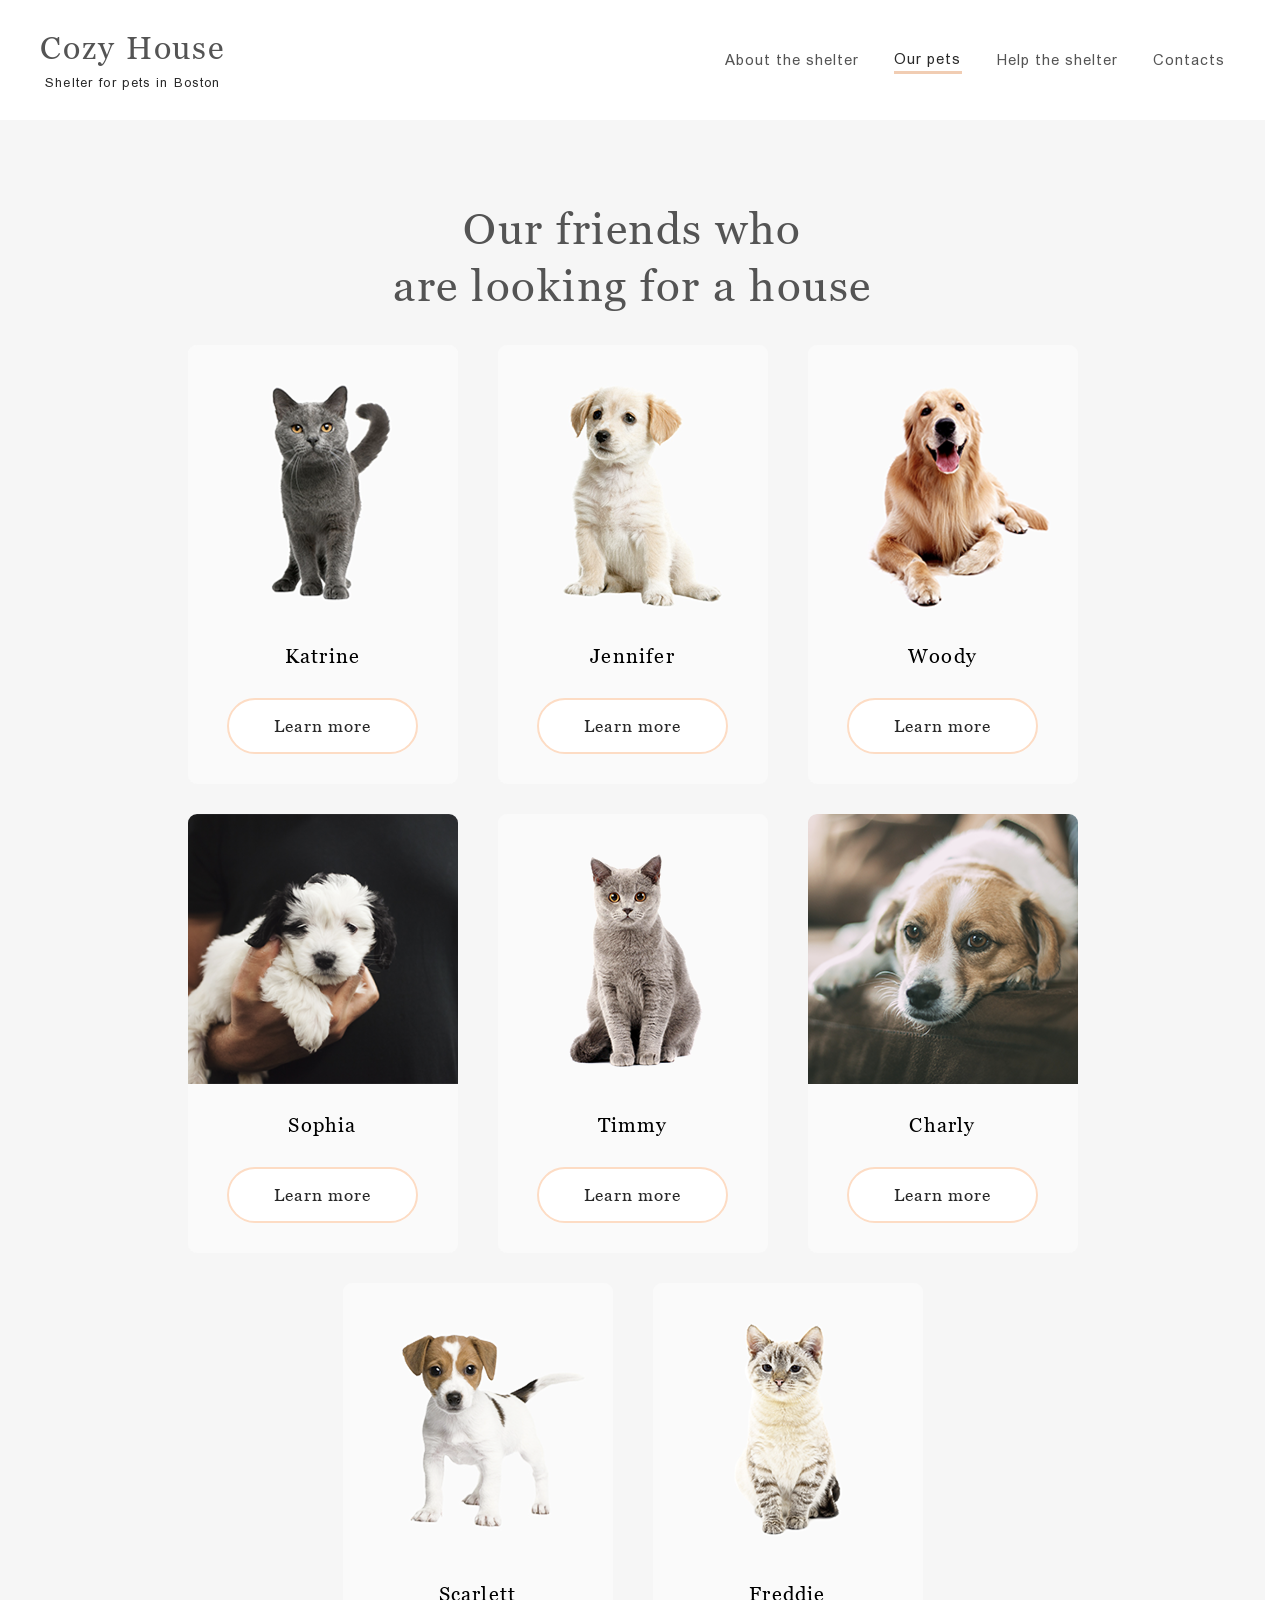
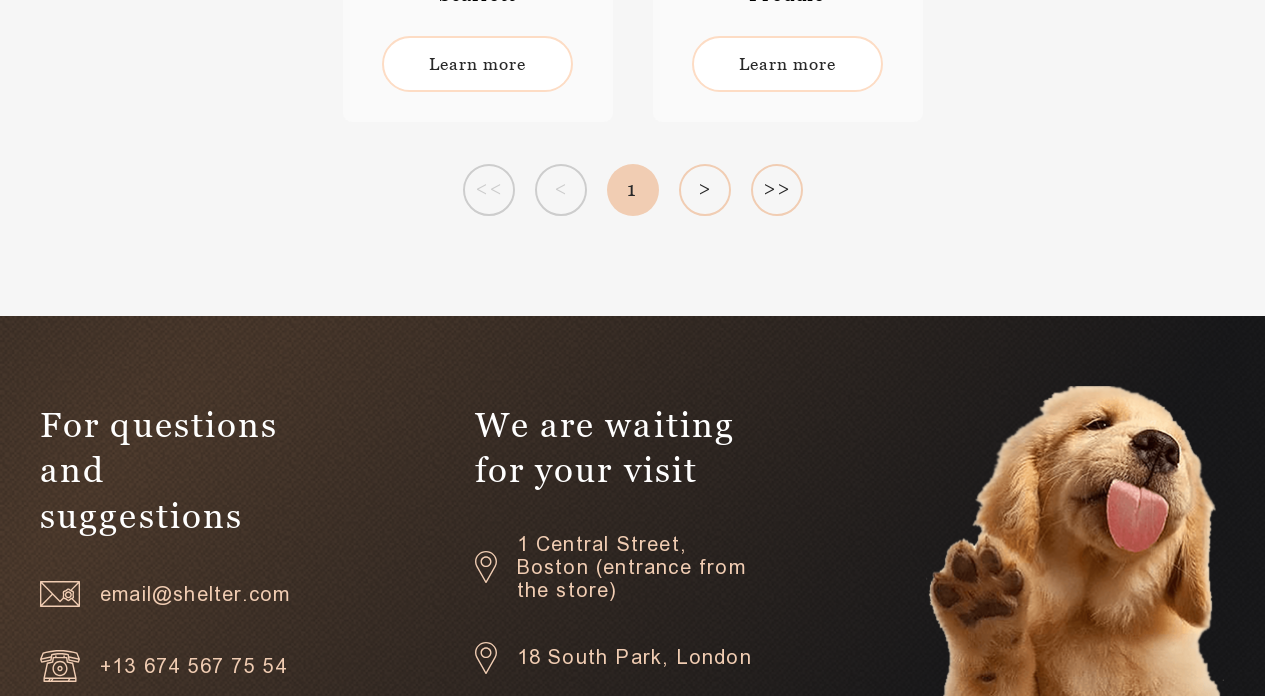
==== shelter/pets.html @ 9995672c "feat: add style for pets.html" ====
<!DOCTYPE html>
<html lang="en">
<head>
    <meta charset="UTF-8">
    <meta name="viewport" content="width=device-width, initial-scale=1.0">
    <title>Our Pets</title>
    <link rel="stylesheet" href="css/style.css">
    <link rel="stylesheet" href="css/index.css">
    <link rel="stylesheet" href="css/pets.css">
</head>


<body>
    <header class="header-pets container">
            <a href="index.html" class="logo">
                <span class="logo__title">Cozy House</span>
                <span class="logo__subtitle">Shelter for pets in Boston</span>
            </a>

            <div class="burger-menu">
                <div class="burger-line"></div>
                <div class="burger-line"></div>
                <div class="burger-line"></div>
            </div>

            <nav class="nav-bar">
                <ul>
                    <li>
                        <a href="#about">
                            <span class="menu__link">About the shelter</span>
                        </a>
                    </li>
                    <li>
                        <a href="./pets.html" class="menu-active">
                            <span class="menu__link">Our pets</span>
                            <div class="menu__active-line"></div>
                        </a>
                    </li>
                    <li>
                        <a href="#help">
                            <span class="menu__link">Help the shelter</span>
                        </a>
                    </li>
                    <li>
                        <a href="#contacts">
                            <span class="menu__link">Contacts</span>
                        </a>
                    </li>
                </ul>
            </nav>
        </header>

    <main>
        <section class="pets" id="pets">
            <div class="pets__content container">
                <h1>Our friends who<br>are looking for a house</h1>
                
                <div class="page">

                    <div class="page__cards">
                        <div class="card card-1__pets">
                            <img class="card__image" src="assets/images/pets-katrine.png" alt="A dog">
                            <div class="card__content">
                                <h3>Katrine</h3>
                                <a class="btn-secondary">Learn more</a>
                            </div>
                        </div>

                        <div class="card card-2__pets">
                            <img class="card__image" src="assets/images/pets-jennifer.png" alt="A dog">
                            <div class="card__content">
                                <h3>Jennifer</h3>
                                <a class="btn-secondary">Learn more</a>
                            </div>
                        </div>

                        <div class="card card-3__pets">
                            <img class="card__image" src="assets/images/pets-woody.png" alt="A dog">
                            <div class="card__content">
                                <h3>Woody</h3>
                                <a class="btn-secondary">Learn more</a>
                            </div>  
                        </div>

                        <div class="card card-4__pets">
                            <img class="card__image" src="assets/images/pets-sofia.png" alt="A dog">
                            <div class="card__content">
                                <h3>Sophia</h3>
                                <a class="btn-secondary">Learn more</a>
                            </div>  
                        </div>

                        <div class="card card-5__pets">
                            <img class="card__image" src="assets/images/pets-timmy.png" alt="A dog">
                            <div class="card__content">
                                <h3>Timmy</h3>
                                <a class="btn-secondary">Learn more</a>
                            </div>  
                        </div>

                        <div class="card card-6__pets">
                            <img class="card__image" src="assets/images/pets-charly.png" alt="A dog">
                            <div class="card__content">
                                <h3>Charly</h3>
                                <a class="btn-secondary">Learn more</a>
                            </div>  
                        </div>

                        <div class="card card-7__pets">
                            <img class="card__image" src="assets/images/pets-scarlet.png" alt="A dog">
                            <div class="card__content">
                                <h3>Scarlett</h3>
                                <a class="btn-secondary">Learn more</a>
                            </div>  
                        </div>

                        <div class="card card-8__pets">
                            <img class="card__image" src="assets/images/pets-freddie.png" alt="A dog">
                            <div class="card__content">
                                <h3>Freddie</h3>
                                <a class="btn-secondary">Learn more</a>
                            </div>  
                        </div>
                    </div>

                    <div class="page__controls">

                        <button class="page__btn-inactive" type="button" aria-label="First page">
                            <img src="assets/icons/<<.svg" alt="" aria-hidden="true">
                        </button>

                        <button class="page__btn-inactive" type="button" aria-label="Previous page">
                            <img src="assets/icons/<.svg" alt="" aria-hidden="true">
                        </button>

                        <div class="pagination">
                            <span class="page__number">1</span>
                        </div>

                        <button class="page__btn" type="button" aria-label="Next page">
                            <img src="assets/icons/>.svg" alt="" aria-hidden="true">
                        </button>

                        <button class="page__btn" type="button" aria-label="Last pages">
                            <img src="assets/icons/>>.svg" alt="" aria-hidden="true">
                        </button>
                    </div>

                </div>
            </div>
        </section>


    </main>

    <footer class="footer" id="contacts">
        <div class = container>
            <div class="footer__content">
                <div class="contacts">
                    <h2>For questions and suggestions</h2>
                    <a href="mailto:email@shelter.com" class="footer-info">
                        <img class="footer__icon" src="assets/icons/icon-email.svg" alt="">
                        <span class="footer__label">email@shelter.com</span>
                    </a>

                    <a href="tel:+136745677554" class="footer-info">
                        <img class="footer__icon" src="assets/icons/icon-phone.svg" alt="">
                        <span class="footer__label">+13 674 567 75 54</span>
                    </a>
                </div>

                <div class="location">
                    <h2>We are waiting<br>for&nbsp;your visit</h2>

                    <div class="location__list">
                        <a href="https://maps.app.goo.gl/FSZXN5FSzHfqyzTW8" class="footer-info">
                            <img class="footer__icon" src="assets/icons/icon-marker.svg" alt="">
                            <span class="footer__label">1 Central Street, Boston (entrance from the store)</span>
                        </a>

                        <a href="https://maps.app.goo.gl/FSZXN5FSzHfqyzTW8" class="footer-info">
                            <img class="footer__icon" src="assets/icons/icon-marker.svg" alt="">
                            <span class="footer__label">18 South Park, London</span>
                        </a>
                    </div>
                </div>
            </div>
            
            <img class="footer__image" src="assets/images/footer-puppy.png" alt="A dog">

        </div>

    </footer>
    
</body>
</html>
---- shelter/css/style.css ----
/* === RESET === */
*, *::before, *::after { 
    margin: 0;
    padding: 0;
    box-sizing: border-box;
}

/* === GLOBAL DEFAULTS === */

html {
    scroll-behavior: smooth;
    scrollbar-gutter: stable;
}

html, body {
    overflow-x: hidden;
    width: 100%;
}

body {
    min-width: 320px; 
    margin: 0; 
    padding: 0;
    background-color: var(--color-light-xl);
}


button { 
    cursor: pointer; 
}



img { 
    display: block; 
    max-width: 100%; 
}

a { 
    text-decoration: none; 
    color: inherit; 
}

section {
  background-position: center center;
  background-size: cover;
}

.container {
    width: 100%;
    max-width: 1280px;
    padding: 0 10px;
    margin: 0 auto;
}

@media (min-width: 768px) {
    .container {
        padding: 0 30px;    }
}

@media (min-width: 1280px) {
    .container {
        padding: 0 40px;
    }
}


/* === FONTS === */
@font-face {
    font-family: 'Georgia';
    font-weight: 400;
    font-style: normal;
    src: url('../assets/fonts/Georgia.ttf') format('truetype');
}

@font-face {
    font-family: 'Georgia';
    font-weight: 700;
    font-style: normal;
    src: url('../assets/fonts/Georgia-Bold.ttf') format('truetype');
}

@font-face {
    font-family: 'Arial';
    font-weight: 400;
    font-style: normal;
    src: url('../assets/fonts/Arial.ttf') format('truetype');
}

@font-face {
    font-family: 'Arial';
    font-weight: 400;
    font-style: italic;
    src: url('../assets/fonts/Arial-Italic.ttf') format('truetype');
}



/* === VARIABLES === */
:root {
    /* fonts */
    --font-main: 'Arial', sans-serif;
    --font-display: 'Georgia', serif;

    /* colors */
    --color-primary: #F1CDB3;
    --color-primary-light: #FDDCC4;

    --color-dark-3xl: #292929;
    --color-dark-2xl: #444444;
    --color-dark-xl: #4C4C4C;
    --color-dark-l: #545454;
    --color-dark-m: #B2B2B2;
    --color-dark-s: #CDCDCD;

    --color-light-xl: #FFFFFF;
    --color-light-l: #F6F6F6;
    --color-light-s: #FAFAFA;
}


/* === TYPOGRAPHY === */
h1, h2, h3, a, .modal__title, .modal__subtitle, .modal__label, .modal__value, .logo__title {
    font-family: var(--font-display);
}

p, span, .text-legal, .menu__link, .logo__subtitle {
    font-family: var(--font-main);
}

h1 {
    font-size: 25px;
    font-weight: 400;
    font-style: normal;
    line-height: 130%;
    letter-spacing: 1.5px;
}

h2 {
    font-size: 25px;
    font-weight: 400;
    font-style: normal;
    line-height: 130%;
    letter-spacing: 1.5px;
}

h3 {
    font-size: 20px;
    font-weight: 400;
    font-style: normal;
    line-height: 115%;
    letter-spacing: 1.2px;
}

p {
    font-size: 15px;
    font-weight: 400;
    font-style: normal;
    line-height: 160%;
}

a {
    font-size: 17px;
    font-weight: 400;
    font-style: normal;
    line-height: 130%;
    letter-spacing: 1.02px;
}

.menu__link {
    font-size: 32px;
    font-weight: 400;
    font-style: normal;
    line-height: 160%;
}

.text-legal {
    font-size: 12px;
    font-weight: 400;
    font-style: italic;
    line-height: 150%;
}

.logo__title {
    font-size: 32px;
    font-weight: 400;
    font-style: normal;
    line-height: 110%;
    letter-spacing: 1.92px;
}

.logo__subtitle {
    font-size: 13px;
    font-weight: 400;
    font-style: normal;
    line-height: normal;
    letter-spacing: 1.3px;
}

.modal__title{
   font-size: 35px;
   font-weight: 400;
   line-height: 130%;
   letter-spacing: 2.1px; 
}

.modal__subtitle{
   font-size: 20px;
   font-weight: 400;
   line-height: 115%;
   letter-spacing: 1.2px; 
}

.modal__label {
    font-size: 15px;
    font-weight: 700;
    font-style: normal;
    line-height: 110%;
    letter-spacing: 0.9px;
}

.modal__value {
    font-size: 15px;
    font-weight: 400;
    line-height: 110%;
    letter-spacing: 0.9px;
}

.modal__pet-description {
    font-size: 13px;
    font-weight: 400;
    line-height: 110%;
    letter-spacing: 0.78px;
}

/* === tablet === */
@media (min-width: 768px) {
    h1 {
    font-size: 44px;
    }

    h2 {
        font-size: 35px;
        letter-spacing: 2.1px;
    }

    .menu__link {
        font-size: 15px;
    }
}

/* === desktop === */
@media (min-width: 1280px) {

    .modal__pet-description {
        font-size: 15px;
    }
}



/* === BUTTONS === */
.btn-primary {
    display: inline-flex;
    justify-content: center;
    align-items: center;
    padding: 15px 45px;
    background-color: var(--color-primary);
    color: var(--color-dark-3xl);
    border: none;
    border-radius: 100px;
}

.btn-primary:hover,
.btn-secondary:hover {
    background-color: var(--color-primary-light);
}

.btn-secondary {
    display: inline-flex;
    justify-content: center;
    align-items: center;
    padding: 15px 45px;
    background-color: var(--color-light-xl);
    color: var(--color-dark-3xl);
    border: 2px solid var(--color-primary-light);
    border-radius: 100px;
}

.slider__btn {
    display: flex;
    justify-content: center;
    align-items: center;
    width: 52px;
    height: 52px;
    background-color: var(--color-light-xl);
    border: 2px solid var(--color-primary);
    border-radius: 100px;
}

.slider__btn:hover {
    background-color: var(--color-primary-light);
    border-color: var(--color-primary-light);
    cursor: pointer;
}

.page__btn {
    display: flex;
    justify-content: center;
    align-items: center;
    width: 52px;
    height: 52px;
    background-color: transparent;
    border-radius: 100px;
    border: 2px solid var(--color-primary);
    cursor: pointer;
}

.page__btn:hover {
    background-color: var(--color-primary);
}

.page__btn-inactive {
    display: flex;
    justify-content: center;
    align-items: center;
    width: 52px;
    height: 52px;
    background-color: transparent;
    border-radius: 100px;
    border: 2px solid var(--color-dark-s);
    cursor: default;
}

.pagination {
    display: flex;
    justify-content: center;
    align-items: center;
    width: 52px;
    height: 52px;
    background-color: var(--color-primary);
    border-radius: 100px;
    cursor: default;
}

.page__number {
    font-family: var(--font-display);
    font-size: 20px;
    font-style: normal;
    font-weight: 400;
    line-height: 115%;
    letter-spacing: 1.2px;
    color: var(--color-dark-3xl);
}

/* === CARD === */
.card {
    width: 270px;
    display: flex;
    flex-direction: column;
    background-color: var(--color-light-s);
    border-radius: 9px;
    overflow: hidden;
    flex-shrink: 0;
}

.card__image {
    width: 100%;
    height: 270px;
    object-fit: cover;
}

.card__content {
    display: flex;
    flex-direction: column;
    align-items: center;
    gap: 30px;
    padding: 30px;
}

.card:hover {
    background-color: var(--color-light-xl);
    cursor: pointer;
}

.card:hover .btn-secondary {
    background-color: var(--color-primary-light);
}


/* FOOTER */
.footer {
    background-image: url(../assets/images/footer-gradient-background.png);
    background-repeat: no-repeat;
    background-size: cover;
    padding-top: 30px;
}

.footer .container{
    display: flex;
    flex-direction: column;
    align-items: center;
    gap: 40px;
    padding-top: 30px;
}

.footer__content {
    display: flex;
    flex-direction: column;
    align-items: center;
    gap: 40px;
}

.footer h2 {
    color: var(--color-light-xl);
    text-align: center;
}

.contacts {
    display: flex;
    flex-direction: column;
    align-items: center;
    gap: 40px;
    padding: 0 20px;
    max-width: 302px;
}

.location__list {
    display: flex;
    flex-direction: column;
    align-items: flex-start;
    gap: 40px;
}

.location {
    display: flex;
    flex-direction: column;
    align-items: center;
    gap: 40px;
    max-width: 320px;
}

.footer-info {
    display: flex;
    flex-direction: row;
    align-items: center;
    gap: 20px;
}

.footer__icon{
    height: 32px;
}

.footer__label {
    color: var(--color-primary);
    font-size: 20px;
    font-weight: 400;
    font-style: normal;
    line-height: 115%;
    letter-spacing: 1.2px;
}

@media (min-width: 768px) {
    .footer__content {
        display: flex;
        flex-direction: row;
        align-items: flex-start;
        gap: 60px;
        padding: 16px, 64px
    }

    .footer__content h2 {
        text-align: left;
    }
    
    .contacts {
        align-items: flex-start;
        padding: 0;  
    }

    .location {
        align-items: flex-start;
        padding: 0;
    }
}


@media (min-width: 1280px) { 
    .footer .container {
        flex-direction: row;
        align-items: flex-start;
        padding-top: 40px;
        align-items: stretch;
        gap: 160px;
    }

    .footer__content {
        gap: 160px;
        padding-top: 16px;
    }
}
---- shelter/css/index.css ----
/* === HEADER === */
.header-home {
    display: flex;
    justify-content: space-between;
    align-items: center;
    padding: 30px 20px;
}

@media (min-width: 768px) {
    .header-home {
        padding: 30px 30px;
    }
}

@media (min-width: 1280px) {
    .header-home {
        padding: 30px 40px;
    }
}

.header-home .logo__title {
    color: var(--color-primary);
}

.header-home .logo__subtitle {
    color: var(--color-light-xl);
}

.logo {
    display: flex;
    flex-direction: column;
    align-items: center;
    gap: 10px;
}

.burger-menu {
    display: flex;
    width: 40px;
    height: 40px;
    flex-direction: column;
    justify-content: center;
    align-items: center;
    gap: 10px;
    border-radius: 4px;
}

.burger-line {
    width: 32px;
    height: 2px;
    background-color: var(--color-primary);
}

.nav-bar {
    display: none;
}

/* === desktop & tablet === */
@media (min-width: 768px) {
    .burger-menu {
        display: none;
    }

    .nav-bar {
        display: flex;
        justify-content: flex-end;
        gap: 35px;
    }

    .nav-bar ul {
        display: flex;
        justify-content: flex-end;
        align-items: center;
        gap: 35px;
    }
    
    .nav-bar li {
        list-style: none;
    }

    .menu__link {
        color: var(--color-dark-s);
    }


    .menu__link:hover {
        color: var(--color-light-s);
    }

    .menu__active-line {
        background: var(--color-primary);
        height: 3px;
        align-self: stretch;
    }
    
    .menu-active .menu__link {
        color: var(--color-light-s);
    }
}



/* === HERO === */
.home-screen {
    background-image: url(../assets/images/start-screen-gradient-background.png);
    background-repeat: no-repeat;
    background-size: cover;
}

.hero {
    display: flex;
    flex-direction: column;
    align-items: center;
    margin-top: 30px;
}

.hero__content {
    display: flex;
    flex-direction: column;
    justify-content: center;
    align-items: center;
    gap: 42px;
    max-width: 300px;
}

.hero__content h1 {
    color: var(--color-light-xl);
    text-align: center;
}

.hero__content p {
    color: var(--color-dark-s);
    text-align: center;
}

.hero__image {
    width: 260px;
    height: 272px;
    margin-top: 105px;
    margin-left: 50px;
    margin-right: 10px;
    object-fit: cover;
}

/* === tablet === */
@media (min-width: 768px) {
    .hero {
        margin-top: 60px;
    }

    .hero__content {
        align-items: flex-start;
        gap: 42px;
        max-width: 460px;
    }

    .hero__content a {
        align-self: center;
    }

    .hero__content h1,
    .hero__content p {
        text-align: left;
    }

    .hero__image {
        width: 569px;
        height: 593px;
        margin-top: 100px;
        margin-left: 169px;
        margin-right: 30px;
    }
}


/* === desktop === */
@media (min-width: 1280px) {
    .hero {
        flex-direction: row;
        align-items: flex-start;
        justify-content: space-between;
        gap: 42px;
    }

    .hero__content {
        margin-top: 0px;
        align-items: flex-start;
        padding-top: 163px;
    }

     .hero__content a {
        align-self: flex-start;
    }

    .hero__image {
        width: 698px;
        height: 728px;
        margin-top: 0;
        margin-left: 0px;
        margin-right: 0px;
    }
}


/* === ABOUT === */
.about {
    display: flex;
    flex-direction: column;
    align-items: center;
    gap: 42px;
    margin-top: 42px;
    margin-bottom: 42px;
}

.about__content {
    display: flex;
    flex-direction: column;
    align-items: center;
    gap: 25px;
    padding: 0 15px;
    max-width: 430px;
}

.about__content h2 {
    color: var(--color-dark-l);
    text-align: center;
}

.about__content p {
    color: var(--color-dark-xl);
    text-align: justify;
}

.about__image {
    max-width: 260px;
    max-height: 354px;
    object-fit: cover;
}

@media (min-width: 768px) {
    .about {
        gap: 80px;
        margin-top: 80px;
        margin-bottom: 100px;
    }

    .about__content {
        align-items: flex-start;
        padding: 0;
    }

    .about__content h2,
    .about__content p {
        text-align: left;
    }

    .about__image {
        max-width: 300px;
        max-height: 408px;
    }
}

@media (min-width: 1280px) {
    .about {
        flex-direction: row-reverse;
        align-items: flex-start;
        justify-content: center;
        gap: 120px;
    }
}


/* === OUR FRIENDS === */
.our-friends {
    background-color: var(--color-light-l);
}

.our-friends__content {
    display: flex;
    flex-direction: column;
    align-items: center;
    gap: 42px;
    padding: 42px 15px;
    margin: 0 auto;
}

.our-friends__content h2 {
    color: var(--color-dark-l);
    text-align: center;
}

.slider {
    display: flex;
    flex-direction: column;
    align-items: center;
    gap: 20px;
}

.card-2,
.card-3 {
    display: none;
}

.slider__btn--desktop {
    display: none;
    flex-shrink: 0;
}

.slider__controls--mobile {
    display: flex;
    justify-content: center;
    align-items: center;
    gap: 80px;
}

@media (min-width: 768px) {
    .our-friends__content {
        gap: 60px;
        padding: 80px 30px 100px 30px;
    }

    .slider {
        flex-direction: row;
        justify-content: space-between;
        align-items: center;
    }
    
    .slider__line {
        display: flex;
        flex-direction: row;
        justify-content: space-between;
        align-items: center;
        gap: 40px;
        width: 100%;
        flex: 1;
        min-width: 0;
    }
    .card-2 {
        display: flex;
    }

    .slider__controls--mobile {
        display: none;
    }

    .slider__btn--desktop {
        display: flex;
    }
}


@media (min-width: 1280px) {
    .card-3 {
        display: flex;
    }

    .slider__line {
        gap: 90px;
    }
}

/* === HELP === */
.help {
    display: flex;
    flex-direction: column;
    padding: 42px 15px;
}

.help .container {
    display: flex;
    flex-direction: column;
    gap: 42px;
}

.help h2 {
    color: var(--color-dark-l);
    text-align: center;
}

.help__list {
    list-style: none;
    margin: 0;
    padding: 0;
    display: flex;
    flex-wrap: wrap;
    justify-content: flex-start;
    gap: 30px;
    padding: 0 5px;
}

.help__item {
    display: flex;
    flex-direction: column;
    align-items: center;
    gap: 20px;
    flex: 0 0 calc((100% - 30px) / 2);
}

.help__label {
    font-family: var(--font-display);
    font-size: 15px;
    font-style: normal;
    font-weight: 400;
    line-height: 110%;
    letter-spacing: 0.9px;
    color: var(--color-dark-l);
}

.help__icon {
    width: 60px;
    height: 60px;
}

@media (min-width: 768px) {
    .help {
        padding: 80px 69px 100px 69px;
    }

    .help .container {
        gap: 60px;
    }

    .help__list {
        gap: 60px;
        justify-content: center;
    }

    .help__item {
        flex: 0 0 calc((100% - 60px * 2) / 3);
    }
}

@media (min-width: 1280px) {
    .help {
        padding: 80px 40px 100px 40px;
    }

    .help__list {
        gap: 120px;
    }

    .help__item {
        flex: 0 0 calc((100% - 120px * 4) / 5);
    }
}


/* === DONATION === */
.donation {
    background-color: var(--color-light-l);
    padding-top: 42px;
    padding-bottom: 42px;
}

.donation .container{
    display: flex;
    flex-direction: column;
    align-items: center;
    gap: 42px;
}

.donation__content {
    display: flex;
    flex-direction: column;
    align-items: center;
    gap: 20px;
    padding: 0 20px;
    max-width: 320px;
}

.donation__content h2 {
    color: var(--color-dark-l);
    text-align: center;
}

.donation__subtitle {
    color: var(--color-dark-l);
    font-family: var(--font-display);
    font-size: 15px;
    font-style: normal;
    font-weight: 400;
    line-height: 160%;
}

.donation__card-area {
    display: flex;
    flex-direction: row;
    align-items: center;
    gap: 10px;
    padding: 10px 15px;
    background-color: var(--color-primary);
    border-radius: 9px;
}

.card__icon {
    width: 30px;
    height: 23px;
    fill: var(--color-dark-3xl);
}

.card__number {
    color: var(--color-dark-l);
    font-family: var(--font-display);
    font-size: 15px;
    font-style: normal;
    font-weight: 400;
    line-height: 110%;
    letter-spacing: 0.9px;
}

.text-legal {
    color: var(--color-dark-m);
    text-align: justify;
}

.donation__image {
    max-width: 260px;
    max-height: 136px;
    object-fit: cover;
}

@media (min-width: 768px) {
    .donation {
        padding-top: 80px;
        padding-bottom: 100px;
    }

    .donation .container {
        gap: 60px;
    }

    .donation__content {
        align-items: flex-start;
        padding: 0;
    }

    .donation__content h2,
    .donation__content span {
        text-align: left;
    }

    .donation__image {
        max-width: 505px;
        max-height: 261px;
    }
}

@media (min-width: 1280px) {
    .donation .container {
        flex-direction: row-reverse;
        align-items: flex-start;
        justify-content: center;
        gap: 30px;
    }
}
---- shelter/css/pets.css ----
/* === HEADER === */
.header-pets {
    display: flex;
    justify-content: space-between;
    align-items: center;
    padding: 30px 20px;
}

.header-pets .menu__link {
    color: var(--color-dark-l);
}

.header-pets .menu__link:hover {
    color: var(--color-dark-3xl);
}

.header-pets .menu-active .menu__link{
    color: var(--color-dark-3xl);
}

@media (min-width: 768px) {
    .header-pets {
        padding: 30px 30px;
    }
}

@media (min-width: 1280px) {
    .header-pets {
        padding: 30px 40px;
    }
}

.header-pets .logo__title {
    color: var(--color-dark-l);
}

.header-pets .logo__subtitle {
    color: var(--color-dark-3xl);
}

.header-pets .burger-line {
    width: 32px;
    height: 2px;
    background-color: #000;
}


/* === desktop & tablet === */
@media (min-width: 768px) {
    .burger-menu {
        display: none;
    }

    .nav-bar {
        display: flex;
        justify-content: flex-end;
        gap: 35px;
    }

    .nav-bar ul {
        display: flex;
        justify-content: flex-end;
        align-items: center;
        gap: 35px;
    }
    
    .nav-bar li {
        list-style: none;
    }

    .menu__link {
        color: var(--color-dark-s);
    }


    .menu__link:hover {
        color: var(--color-light-s);
    }

    .menu__active-line {
        background: var(--color-primary);
        height: 3px;
        align-self: stretch;
    }
    
    .menu-active .menu__link {
        color: var(--color-light-s);
    }
}



/* === PETS === */
.pets {
    background-color: var(--color-light-l);
    padding: 42px 0;
}

.pets__content {
    display: flex;
    flex-direction: column;
    align-items: center;
    gap: 42px;
    margin: 0 auto;
}

.pets__content h1 {
    color: var(--color-dark-l);
    text-align: center;
}

.page {
    display: flex;
    flex-direction: column;
    gap: 42px;
}

.page__cards {
    display: flex;
    flex-direction: column;
    justify-content: center;
    flex-wrap: wrap;
    align-items: center;
    gap: 30px;
}

.card-4__pets,
.card-5__pets,
.card-6__pets,
.card-7__pets,
.card-8__pets {
    display: none;
}


.page__controls {
    display: flex;
    justify-content: center;
    align-items: center;
    gap: 80px;
}

@media (min-width: 768px) {
    .pets {
        padding: 60px 0 70px 0;
    }

    .pets__content {
        gap: 30px;
    }
    
    .page__cards {
        flex-direction: row;
        gap: 30px 40px;
        width: 100%;
    }
    .card-4__pets,
    .card-5__pets,
    .card-6__pets {
        display: flex;
    }
}


@media (min-width: 1280px) {
    .pets {
        padding: 80px 0 100px 0;
    }

    .card-7__pets,
    .card-8__pets {
        display: flex;
    }
}

/* === PAGINATION === */
.page__controls {
    display: flex;
    flex-direction: row;
    align-items: center;
    gap: 10px;
}

@media (min-width: 768px) {
    .page__controls {
        gap: 20px;
    }
}
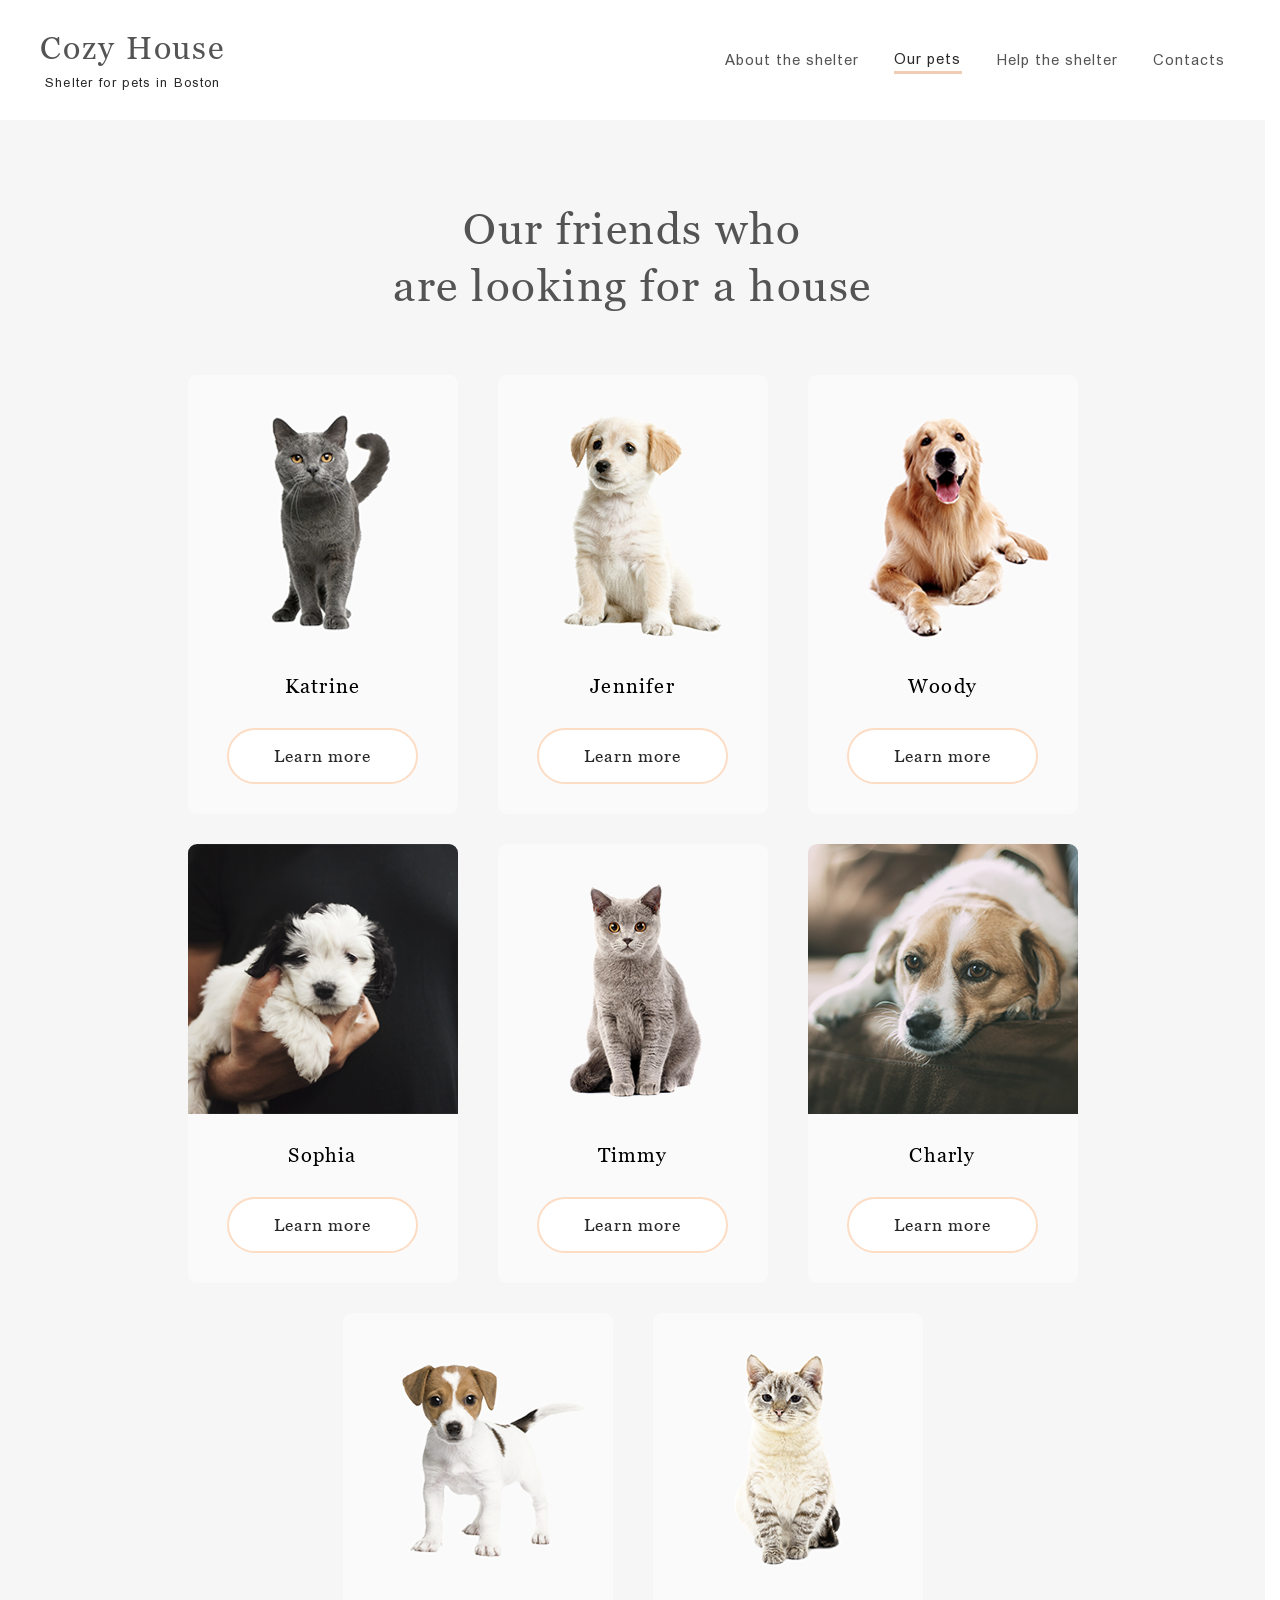
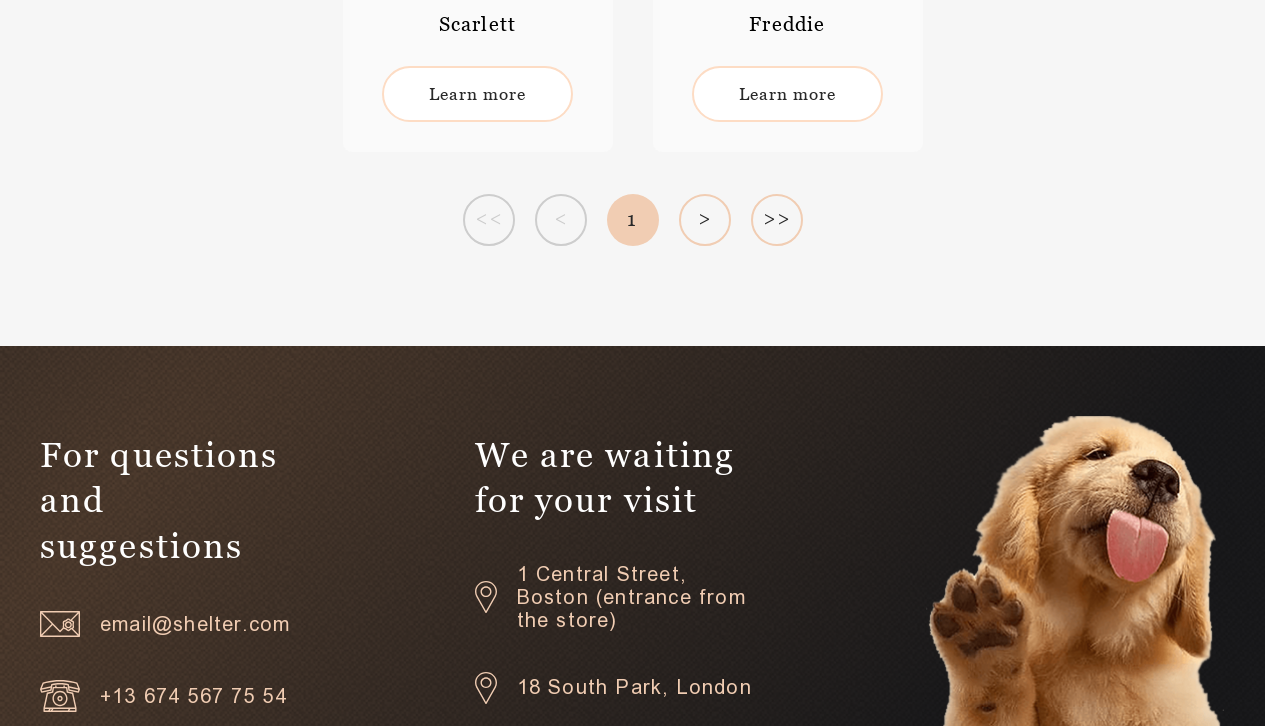
==== commit 1c5c243d: "feat: add favicon fix: change paddings" ====
--- a/shelter/pets.html
+++ b/shelter/pets.html
@@ -7,6 +7,13 @@
     <link rel="stylesheet" href="css/style.css">
     <link rel="stylesheet" href="css/index.css">
     <link rel="stylesheet" href="css/pets.css">
+
+       <link rel="icon" type="image/png" href="favicon/favicon-96x96.png" sizes="96x96">
+    <link rel="icon" type="image/svg+xml" href="favicon/favicon.svg">
+    <link rel="shortcut icon" href="favicon/favicon.ico">
+    <link rel="apple-touch-icon" sizes="180x180" href="favicon/apple-touch-icon.png">
+    <meta name="apple-mobile-web-app-title" content="MyWebSite">
+    <link rel="manifest" href="favicon/site.webmanifest">
 </head>
 
 
@@ -54,7 +61,7 @@
         <section class="pets" id="pets">
             <div class="pets__content container">
                 <h1>Our friends who<br>are looking for a house</h1>
-                
+                <h2 class="visually-hidden">Pets</h2>
                 <div class="page">
 
                     <div class="page__cards">
@@ -126,11 +133,11 @@
                     <div class="page__controls">
 
                         <button class="page__btn-inactive" type="button" aria-label="First page">
-                            <img src="assets/icons/<<.svg" alt="" aria-hidden="true">
+                            <img src="assets/icons/page-first.svg" alt="" aria-hidden="true">
                         </button>
 
                         <button class="page__btn-inactive" type="button" aria-label="Previous page">
-                            <img src="assets/icons/<.svg" alt="" aria-hidden="true">
+                            <img src="assets/icons/page-prev.svg" alt="" aria-hidden="true">
                         </button>
 
                         <div class="pagination">
@@ -138,11 +145,11 @@
                         </div>
 
                         <button class="page__btn" type="button" aria-label="Next page">
-                            <img src="assets/icons/>.svg" alt="" aria-hidden="true">
+                            <img src="assets/icons/page-next.svg" alt="" aria-hidden="true">
                         </button>
 
                         <button class="page__btn" type="button" aria-label="Last pages">
-                            <img src="assets/icons/>>.svg" alt="" aria-hidden="true">
+                            <img src="assets/icons/page-last.svg" alt="" aria-hidden="true">
                         </button>
                     </div>
 
--- a/shelter/css/pets.css
+++ b/shelter/css/pets.css
@@ -91,6 +91,10 @@
 
 
 /* === PETS === */
+.visually-hidden {
+    display: none;
+}
+
 .pets {
     background-color: var(--color-light-l);
     padding: 42px 0;
@@ -167,6 +171,10 @@
         padding: 80px 0 100px 0;
     }
 
+    .pets__content {
+        gap: 60px
+    }
+
     .card-7__pets,
     .card-8__pets {
         display: flex;
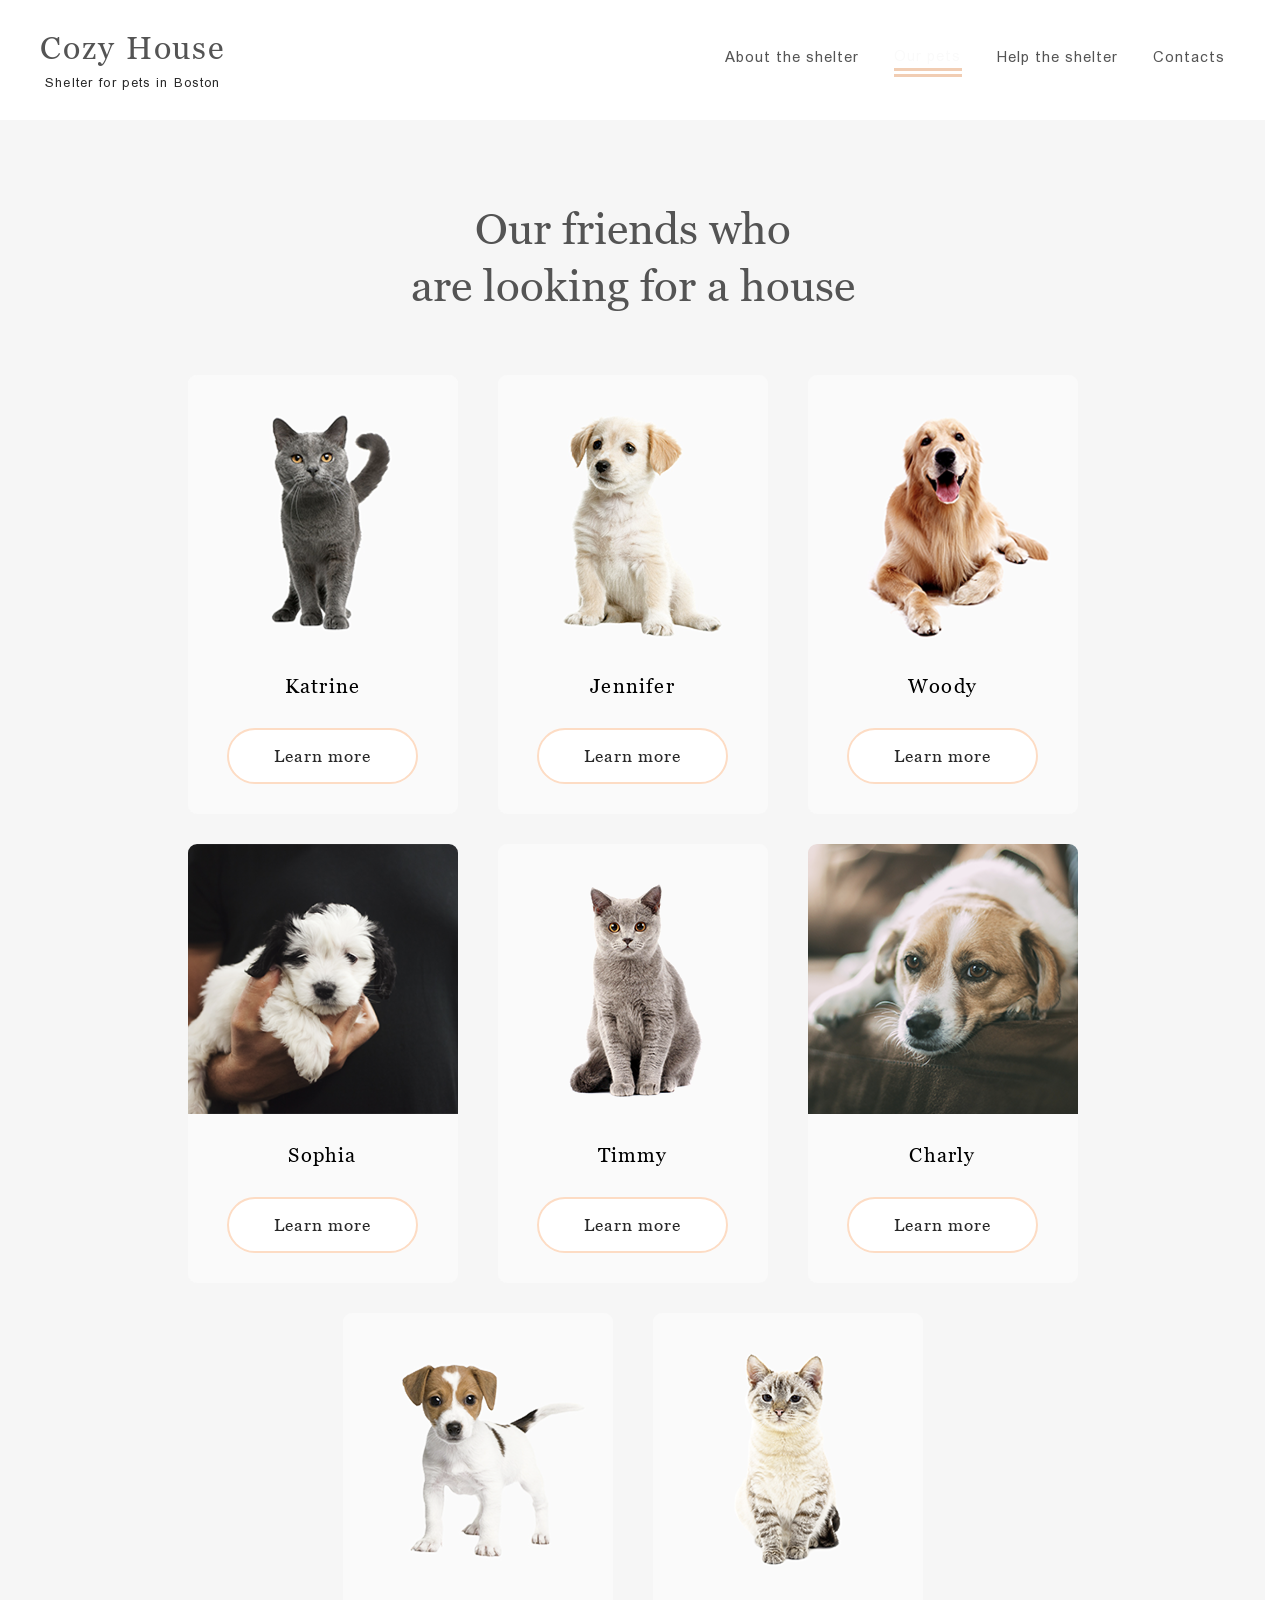
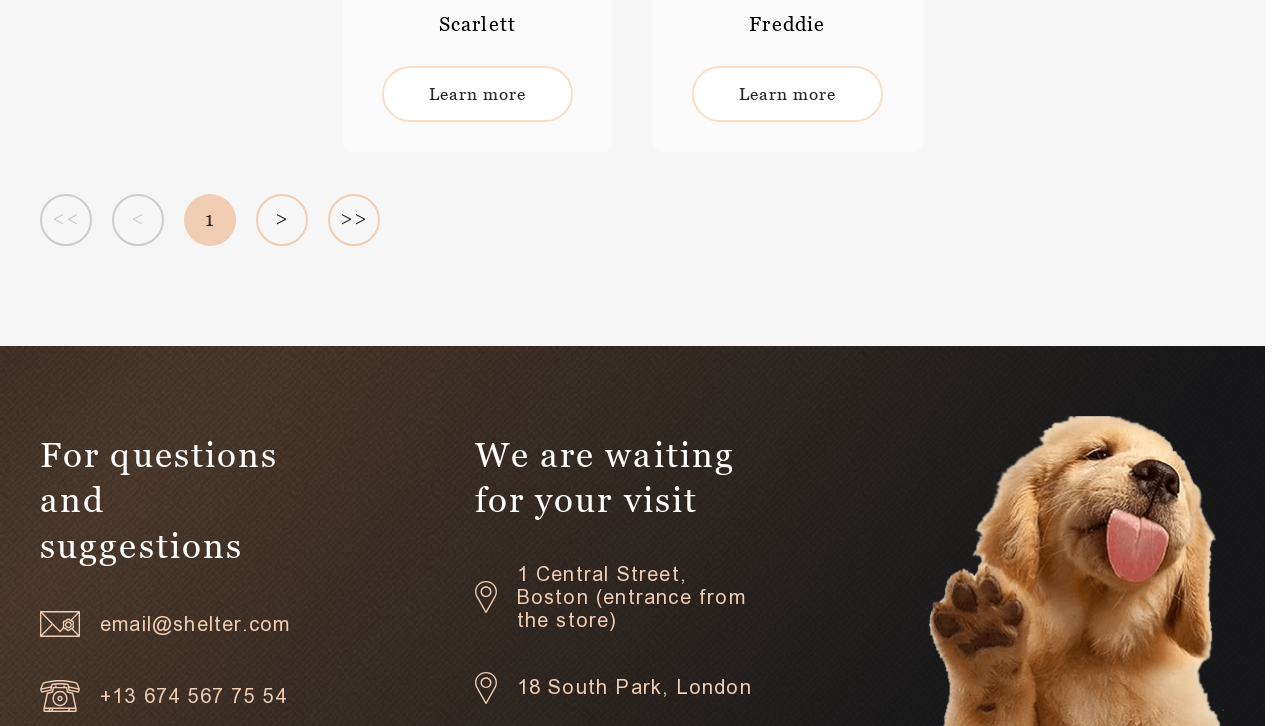
==== commit 28be7b30: "feat: add burger-menu" ====
--- a/shelter/pets.html
+++ b/shelter/pets.html
@@ -14,6 +14,13 @@
     <link rel="apple-touch-icon" sizes="180x180" href="favicon/apple-touch-icon.png">
     <meta name="apple-mobile-web-app-title" content="MyWebSite">
     <link rel="manifest" href="favicon/site.webmanifest">
+
+    <script src="scripts/main.js" defer></script>
+    <script src="scripts/burger.js" defer></script>
+    <script src="scripts/pagination.js" defer></script>
+    <script src="scripts/popup.js" defer></script>
+    <script src="scripts/api.js" defer></script>
+    <script src="scripts/utils.js" defer></script>
 </head>
 
 
--- a/shelter/css/style.css
+++ b/shelter/css/style.css
@@ -24,12 +24,9 @@
     background-color: var(--color-light-xl);
 }
 
-
 button { 
     cursor: pointer; 
 }
-
-
 
 img { 
     display: block; 
@@ -237,6 +234,7 @@
 @media (min-width: 768px) {
     h1 {
     font-size: 44px;
+    letter-spacing: 0px;
     }
 
     h2 {
--- a/shelter/css/index.css
+++ b/shelter/css/index.css
@@ -42,6 +42,7 @@
     align-items: center;
     gap: 10px;
     border-radius: 4px;
+    cursor: pointer; /* Добавлено для удобства */
 }
 
 .burger-line {
@@ -54,9 +55,26 @@
     display: none;
 }
 
+.nav-bar a {
+    text-decoration: none;
+    display: inline-flex;
+    flex-direction: column;
+    align-items: center;
+    padding-bottom: 3px; /* Отступ для линии подчеркивания */
+    border-bottom: 3px solid transparent; /* Невидимая линия по умолчанию */
+    transition: color 0.3s, border-color 0.3s;
+}
+
+.nav-bar a.menu-active {
+    border-bottom-color: var(--color-primary); /* Появляется линия */
+}
+.nav-bar a.menu-active .menu__link {
+    color: var(--color-light-s) !important; /* Цвет активного текста */
+}
+
 /* === desktop & tablet === */
 @media (min-width: 768px) {
-    .burger-menu {
+   .burger-menu {
         display: none;
     }
 
@@ -70,7 +88,7 @@
         display: flex;
         justify-content: flex-end;
         align-items: center;
-        gap: 35px;
+        gap: 2.25rem;
     }
     
     .nav-bar li {
@@ -81,23 +99,71 @@
         color: var(--color-dark-s);
     }
 
-
     .menu__link:hover {
         color: var(--color-light-s);
     }
-
-    .menu__active-line {
-        background: var(--color-primary);
-        height: 3px;
-        align-self: stretch;
-    }
+}
+
+
+/* === BURGER-MENU === */
+.overlay {
+    display: none;
+    position: fixed;
+    inset: 0;
+    background-color: rgba(41, 41, 41, 0.6);
+    z-index: 10;
+}
+
+.menu-open .overlay {
+    display: block;
+}
+
+.menu-open .nav-bar {
+    display: flex;
+    flex-direction: column;
     
-    .menu-active .menu__link {
-        color: var(--color-light-s);
-    }
-}
-
-
+    /* Центрируем содержимое (наш ul) по вертикали и горизонтали */
+    justify-content: center; 
+    align-items: center;
+    
+    position: fixed;
+    top: 0;
+    right: 0;
+    width: 85%;
+    min-width: 320px;
+    height: 100%;
+    z-index: 20;
+    background-color: var(--color-dark-3xl);
+}
+
+.menu-open .nav-bar ul {
+    display: flex;
+    flex-direction: column;
+    align-items: center;
+    justify-content: center;
+    gap: 40px;
+    padding: 0; /* Сбрасываем внутренние отступы браузера по умолчанию */
+    margin: 0;  /* Сбрасываем внешние отступы */
+}
+
+.menu-open .nav-bar li {
+    list-style: none;
+}
+
+/* Стили текста ссылок внутри мобильного меню */
+.menu-open .nav-bar .menu__link {
+    font-size: 32px;
+    font-style: normal;
+    font-weight: 400;
+    line-height: 160%;
+    text-align: center;
+    color: var(--color-dark-s);
+}
+
+.menu-open .burger-menu{
+    transform: rotate(90deg);
+    z-index: 30;
+}
 
 /* === HERO === */
 .home-screen {
@@ -231,8 +297,8 @@
 }
 
 .about__image {
-    max-width: 260px;
-    max-height: 354px;
+    width: 260px;
+    height: 354px;
     object-fit: cover;
 }
 
@@ -254,8 +320,8 @@
     }
 
     .about__image {
-        max-width: 300px;
-        max-height: 408px;
+        width: 300px;
+        height: 408px;
     }
 }
 
@@ -265,6 +331,10 @@
         align-items: flex-start;
         justify-content: center;
         gap: 120px;
+    }
+
+    .about__content {
+        padding: 14px 0 0 0;
     }
 }
 
--- a/shelter/css/pets.css
+++ b/shelter/css/pets.css
@@ -136,14 +136,6 @@
     display: none;
 }
 
-
-.page__controls {
-    display: flex;
-    justify-content: center;
-    align-items: center;
-    gap: 80px;
-}
-
 @media (min-width: 768px) {
     .pets {
         padding: 60px 0 70px 0;
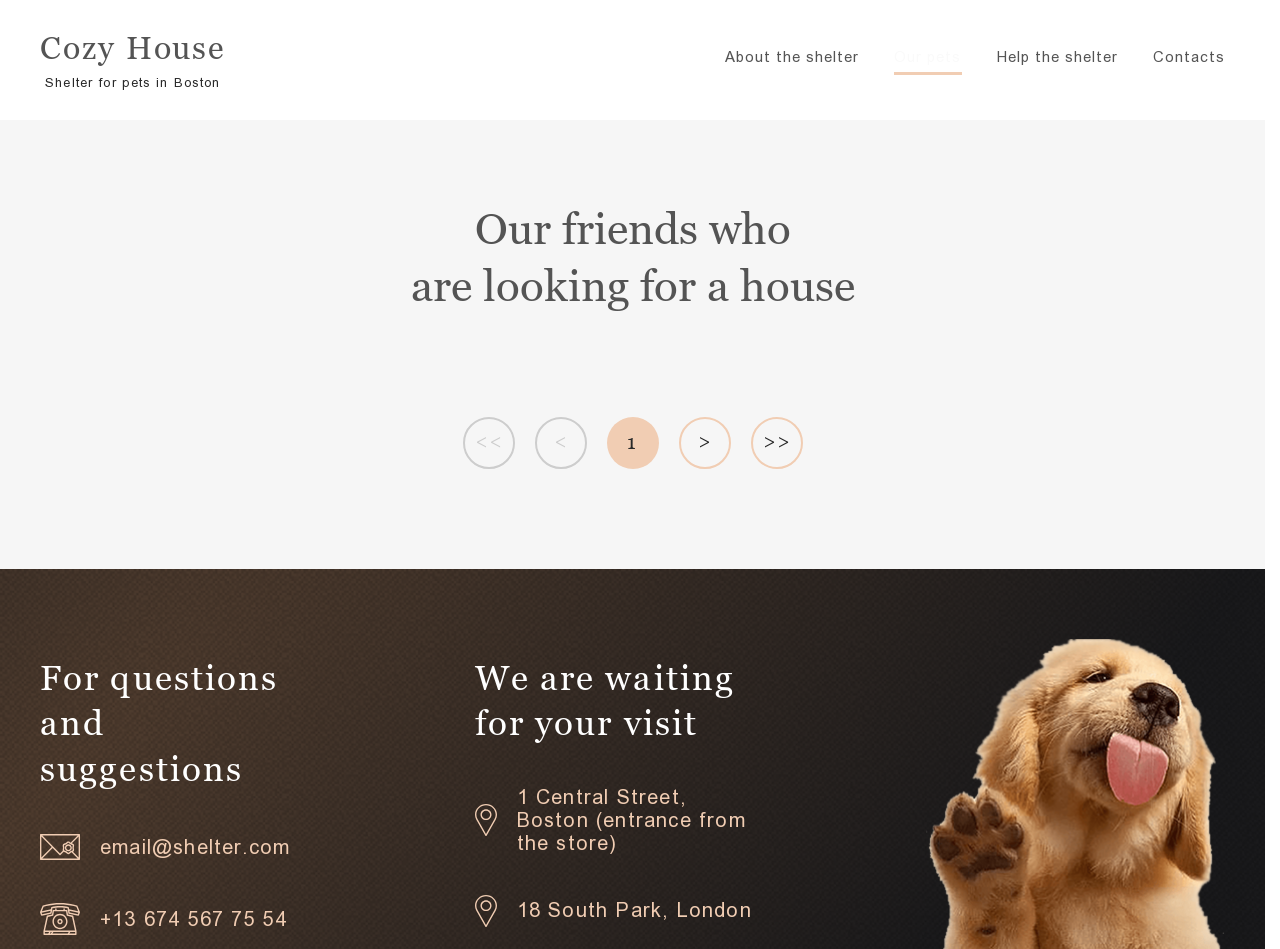
==== commit d180e7b7: "feat: pagination feature" ====
--- a/shelter/pets.html
+++ b/shelter/pets.html
@@ -15,12 +15,9 @@
     <meta name="apple-mobile-web-app-title" content="MyWebSite">
     <link rel="manifest" href="favicon/site.webmanifest">
 
-    <script src="scripts/main.js" defer></script>
+    <script src="scripts/main.js" type="module"></script>
     <script src="scripts/burger.js" defer></script>
-    <script src="scripts/pagination.js" defer></script>
     <script src="scripts/popup.js" defer></script>
-    <script src="scripts/api.js" defer></script>
-    <script src="scripts/utils.js" defer></script>
 </head>
 
 
@@ -47,7 +44,7 @@
                     <li>
                         <a href="./pets.html" class="menu-active">
                             <span class="menu__link">Our pets</span>
-                            <div class="menu__active-line"></div>
+                            <!-- <div class="menu__active-line"></div> -->
                         </a>
                     </li>
                     <li>
@@ -72,7 +69,7 @@
                 <div class="page">
 
                     <div class="page__cards">
-                        <div class="card card-1__pets">
+                        <!-- <div class="card card-1__pets">
                             <img class="card__image" src="assets/images/pets-katrine.png" alt="A dog">
                             <div class="card__content">
                                 <h3>Katrine</h3>
@@ -134,16 +131,16 @@
                                 <h3>Freddie</h3>
                                 <a class="btn-secondary">Learn more</a>
                             </div>  
-                        </div>
+                        </div> -->
                     </div>
 
                     <div class="page__controls">
 
-                        <button class="page__btn-inactive" type="button" aria-label="First page">
+                        <button class="page__btn-inactive page__btn-first" type="button" aria-label="First page">
                             <img src="assets/icons/page-first.svg" alt="" aria-hidden="true">
                         </button>
 
-                        <button class="page__btn-inactive" type="button" aria-label="Previous page">
+                        <button class="page__btn-inactive page__btn-prev" type="button" aria-label="Previous page">
                             <img src="assets/icons/page-prev.svg" alt="" aria-hidden="true">
                         </button>
 
@@ -151,11 +148,11 @@
                             <span class="page__number">1</span>
                         </div>
 
-                        <button class="page__btn" type="button" aria-label="Next page">
+                        <button class="page__btn page__btn-next" type="button" aria-label="Next page">
                             <img src="assets/icons/page-next.svg" alt="" aria-hidden="true">
                         </button>
 
-                        <button class="page__btn" type="button" aria-label="Last pages">
+                        <button class="page__btn page__btn-last" type="button" aria-label="Last pages">
                             <img src="assets/icons/page-last.svg" alt="" aria-hidden="true">
                         </button>
                     </div>
--- a/shelter/css/index.css
+++ b/shelter/css/index.css
@@ -60,16 +60,16 @@
     display: inline-flex;
     flex-direction: column;
     align-items: center;
-    padding-bottom: 3px; /* Отступ для линии подчеркивания */
-    border-bottom: 3px solid transparent; /* Невидимая линия по умолчанию */
+    padding-bottom: 3px;
+    border-bottom: 3px solid transparent;
     transition: color 0.3s, border-color 0.3s;
 }
 
 .nav-bar a.menu-active {
-    border-bottom-color: var(--color-primary); /* Появляется линия */
+    border-bottom-color: var(--color-primary);
 }
 .nav-bar a.menu-active .menu__link {
-    color: var(--color-light-s) !important; /* Цвет активного текста */
+    color: var(--color-light-s)
 }
 
 /* === desktop & tablet === */
@@ -121,8 +121,6 @@
 .menu-open .nav-bar {
     display: flex;
     flex-direction: column;
-    
-    /* Центрируем содержимое (наш ul) по вертикали и горизонтали */
     justify-content: center; 
     align-items: center;
     
@@ -142,8 +140,8 @@
     align-items: center;
     justify-content: center;
     gap: 40px;
-    padding: 0; /* Сбрасываем внутренние отступы браузера по умолчанию */
-    margin: 0;  /* Сбрасываем внешние отступы */
+    padding: 0;
+    margin: 0;
 }
 
 .menu-open .nav-bar li {
--- a/shelter/css/pets.css
+++ b/shelter/css/pets.css
@@ -128,13 +128,13 @@
     gap: 30px;
 }
 
-.card-4__pets,
+/* .card-4__pets,
 .card-5__pets,
 .card-6__pets,
 .card-7__pets,
 .card-8__pets {
     display: none;
-}
+} */
 
 @media (min-width: 768px) {
     .pets {
@@ -150,11 +150,11 @@
         gap: 30px 40px;
         width: 100%;
     }
-    .card-4__pets,
+    /* .card-4__pets,
     .card-5__pets,
     .card-6__pets {
         display: flex;
-    }
+    } */
 }
 
 
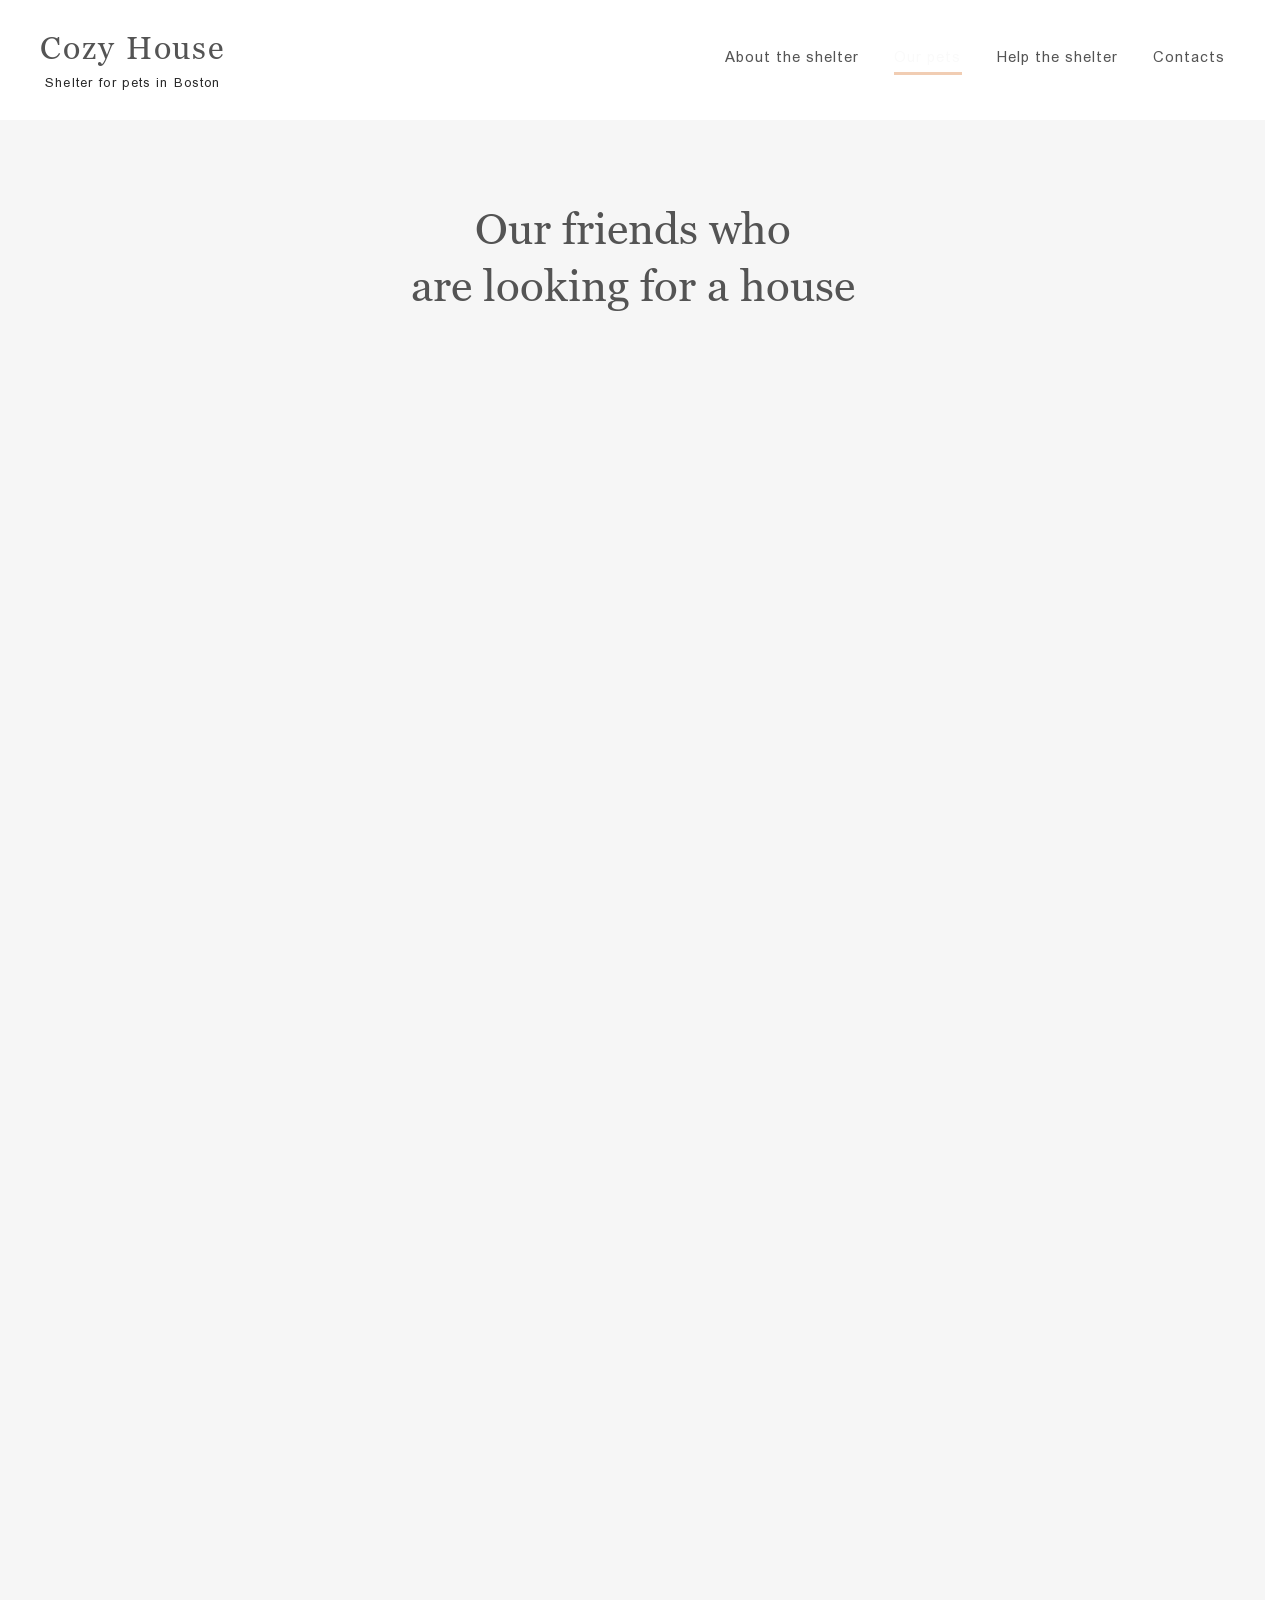
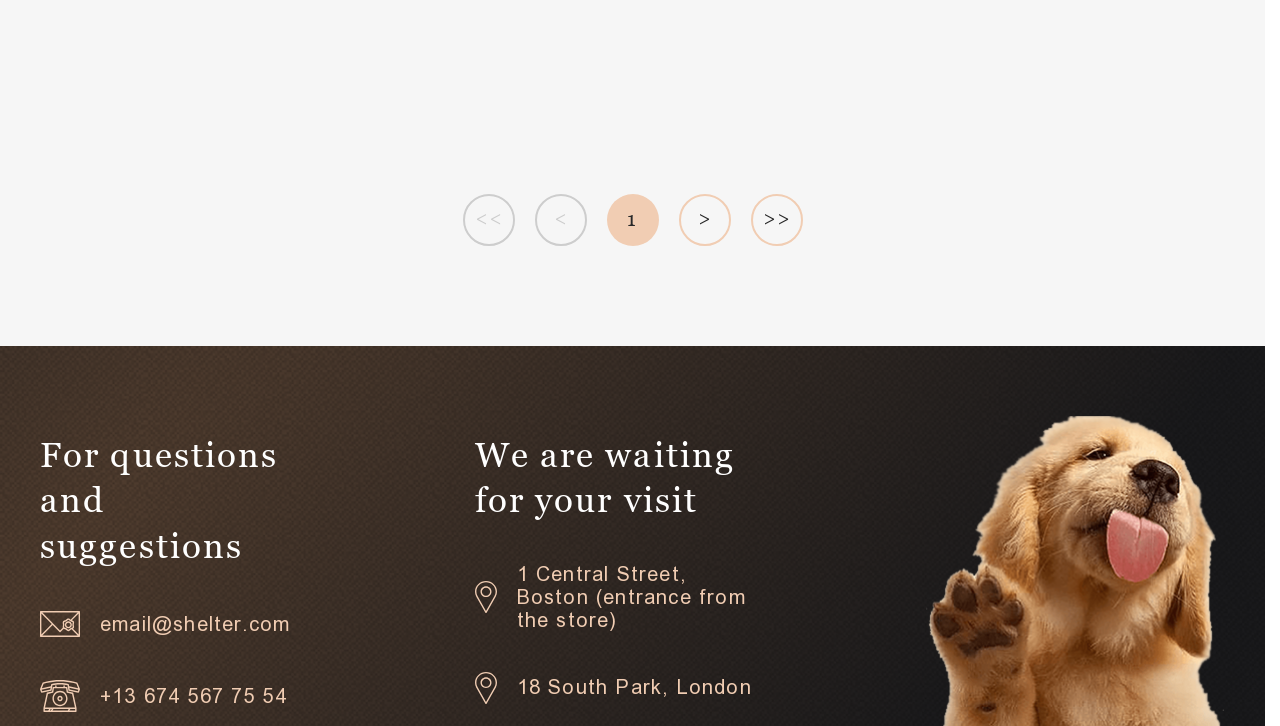
==== commit c3054146: "fix: update scripts for pagination" ====
--- a/shelter/pets.html
+++ b/shelter/pets.html
@@ -68,71 +68,7 @@
                 <h2 class="visually-hidden">Pets</h2>
                 <div class="page">
 
-                    <div class="page__cards">
-                        <!-- <div class="card card-1__pets">
-                            <img class="card__image" src="assets/images/pets-katrine.png" alt="A dog">
-                            <div class="card__content">
-                                <h3>Katrine</h3>
-                                <a class="btn-secondary">Learn more</a>
-                            </div>
-                        </div>
-
-                        <div class="card card-2__pets">
-                            <img class="card__image" src="assets/images/pets-jennifer.png" alt="A dog">
-                            <div class="card__content">
-                                <h3>Jennifer</h3>
-                                <a class="btn-secondary">Learn more</a>
-                            </div>
-                        </div>
-
-                        <div class="card card-3__pets">
-                            <img class="card__image" src="assets/images/pets-woody.png" alt="A dog">
-                            <div class="card__content">
-                                <h3>Woody</h3>
-                                <a class="btn-secondary">Learn more</a>
-                            </div>  
-                        </div>
-
-                        <div class="card card-4__pets">
-                            <img class="card__image" src="assets/images/pets-sofia.png" alt="A dog">
-                            <div class="card__content">
-                                <h3>Sophia</h3>
-                                <a class="btn-secondary">Learn more</a>
-                            </div>  
-                        </div>
-
-                        <div class="card card-5__pets">
-                            <img class="card__image" src="assets/images/pets-timmy.png" alt="A dog">
-                            <div class="card__content">
-                                <h3>Timmy</h3>
-                                <a class="btn-secondary">Learn more</a>
-                            </div>  
-                        </div>
-
-                        <div class="card card-6__pets">
-                            <img class="card__image" src="assets/images/pets-charly.png" alt="A dog">
-                            <div class="card__content">
-                                <h3>Charly</h3>
-                                <a class="btn-secondary">Learn more</a>
-                            </div>  
-                        </div>
-
-                        <div class="card card-7__pets">
-                            <img class="card__image" src="assets/images/pets-scarlet.png" alt="A dog">
-                            <div class="card__content">
-                                <h3>Scarlett</h3>
-                                <a class="btn-secondary">Learn more</a>
-                            </div>  
-                        </div>
-
-                        <div class="card card-8__pets">
-                            <img class="card__image" src="assets/images/pets-freddie.png" alt="A dog">
-                            <div class="card__content">
-                                <h3>Freddie</h3>
-                                <a class="btn-secondary">Learn more</a>
-                            </div>  
-                        </div> -->
-                    </div>
+                    <div class="page__cards"></div>
 
                     <div class="page__controls">
 
--- a/shelter/css/style.css
+++ b/shelter/css/style.css
@@ -283,6 +283,12 @@
     color: var(--color-dark-3xl);
     border: 2px solid var(--color-primary-light);
     border-radius: 100px;
+    font-family: var(--font-display);
+    font-size: 17px;
+    font-style: normal;
+    font-weight: 400;
+    line-height: 130%; /* 22.1px */
+    letter-spacing: 1.02px;
 }
 
 .slider__btn {
--- a/shelter/css/index.css
+++ b/shelter/css/index.css
@@ -361,11 +361,6 @@
     flex-direction: column;
     align-items: center;
     gap: 20px;
-}
-
-.card-2,
-.card-3 {
-    display: none;
 }
 
 .slider__btn--desktop {
--- a/shelter/css/pets.css
+++ b/shelter/css/pets.css
@@ -177,9 +177,13 @@
 .page__controls {
     display: flex;
     flex-direction: row;
+    justify-content: center;
     align-items: center;
     gap: 10px;
 }
+
+.page__cards { transition: opacity 0.3s; }
+.page__cards.fade-out { opacity: 0; }
 
 @media (min-width: 768px) {
     .page__controls {
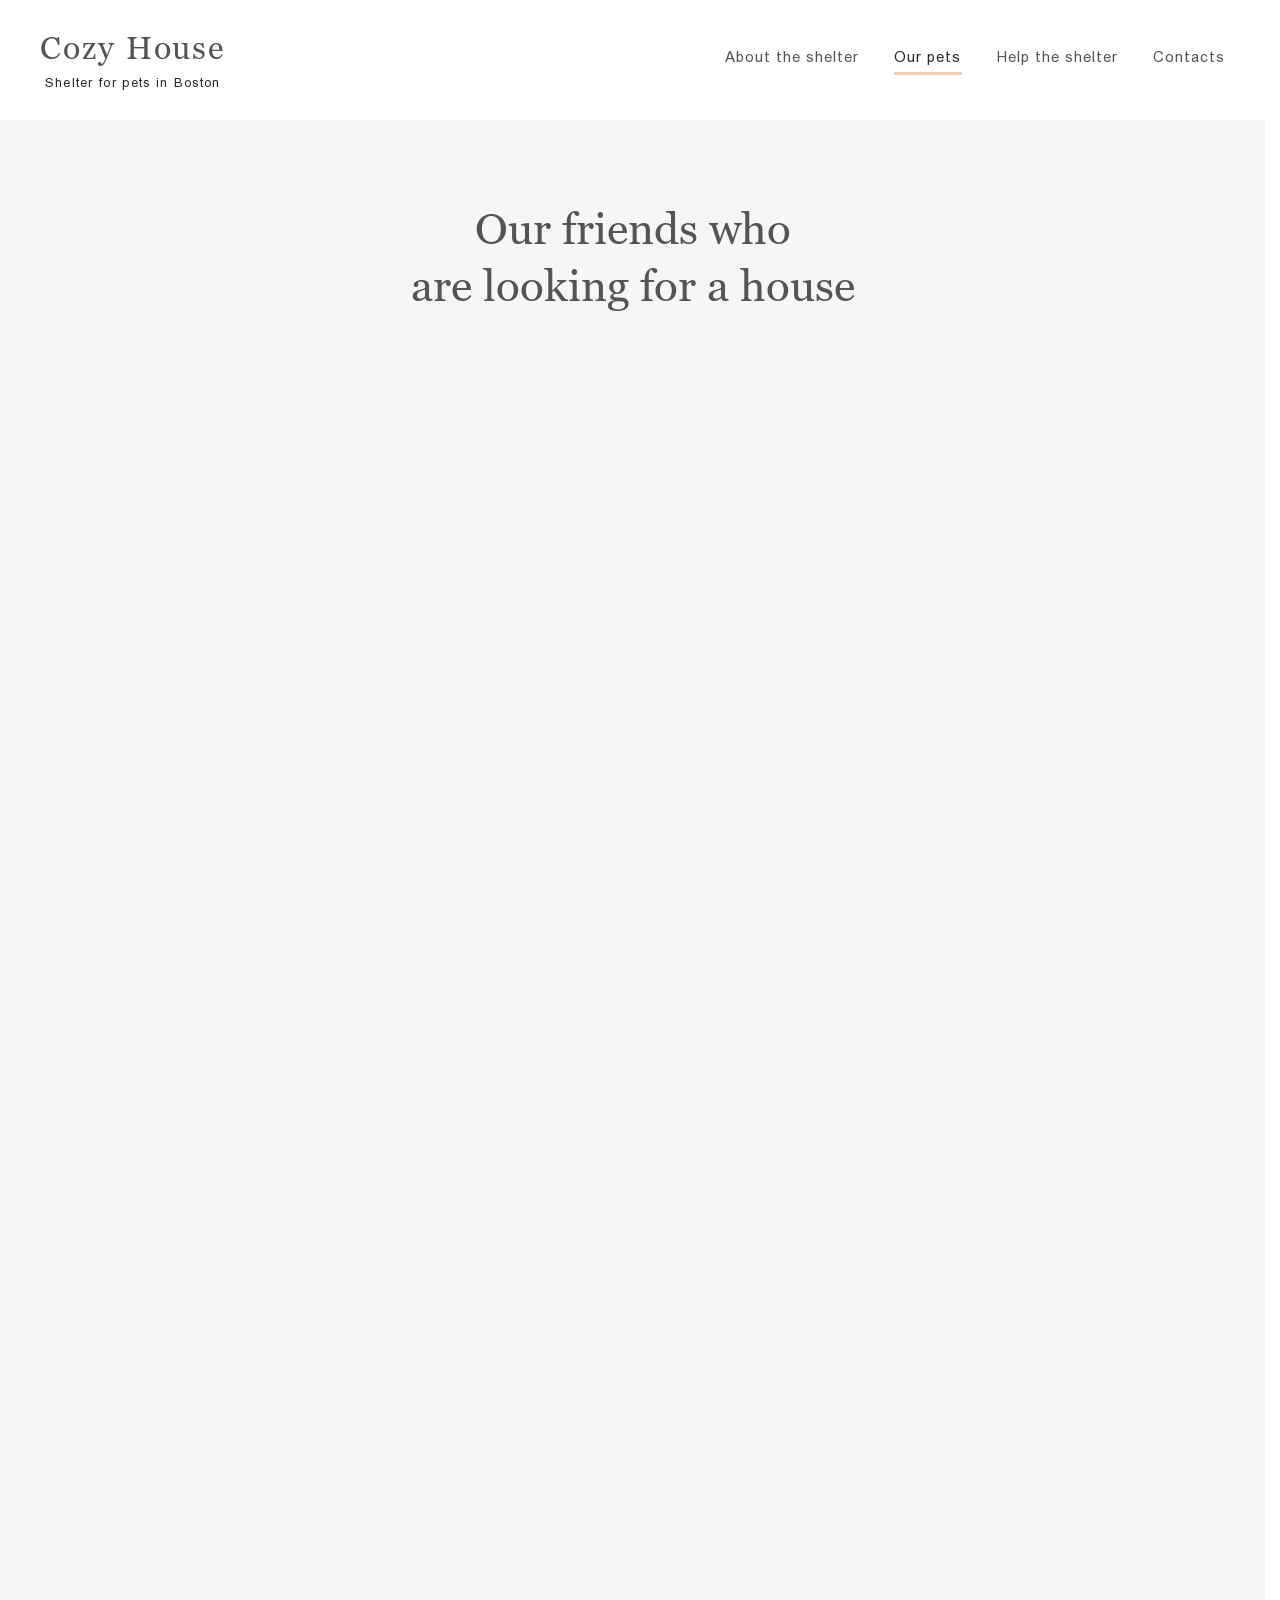
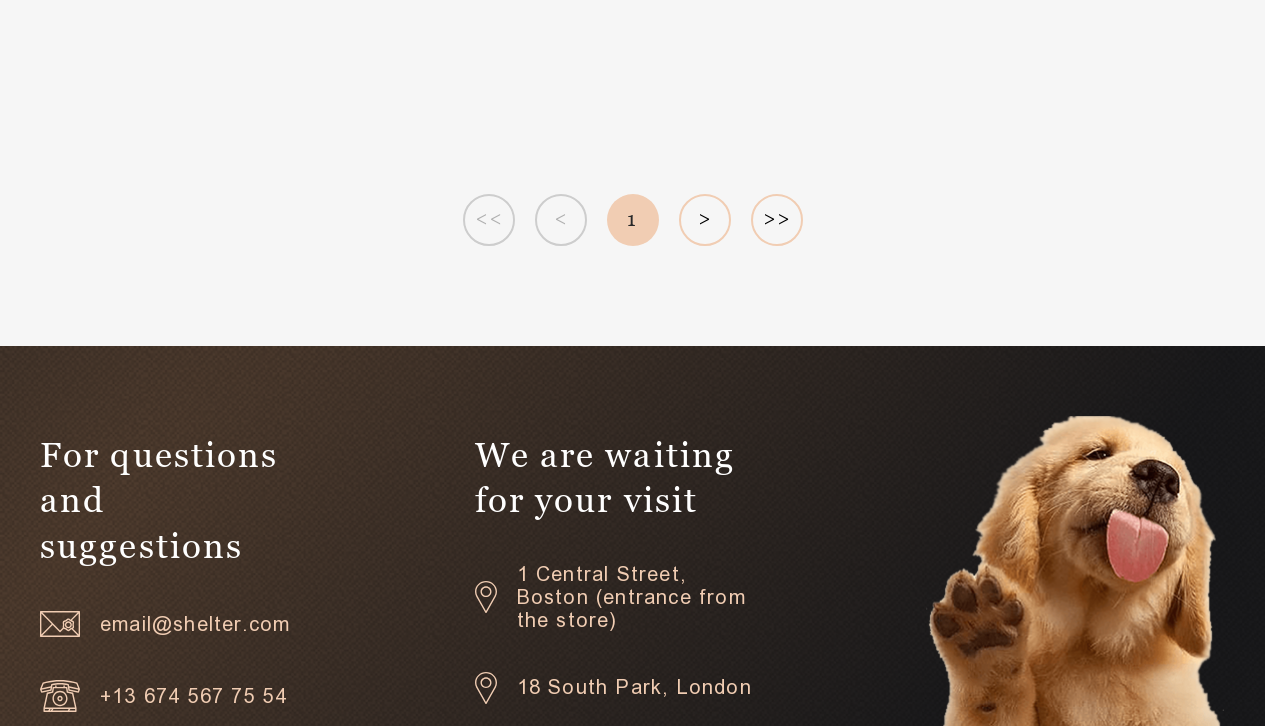
==== commit 8126808b: "fix: adjust css and html for correct pagination style" ====
--- a/shelter/pets.html
+++ b/shelter/pets.html
@@ -17,7 +17,6 @@
 
     <script src="scripts/main.js" type="module"></script>
     <script src="scripts/burger.js" defer></script>
-    <script src="scripts/popup.js" defer></script>
 </head>
 
 
@@ -72,12 +71,17 @@
 
                     <div class="page__controls">
 
-                        <button class="page__btn-inactive page__btn-first" type="button" aria-label="First page">
-                            <img src="assets/icons/page-first.svg" alt="" aria-hidden="true">
+                        <button class="page__btn page__btn-first" type="button" aria-label="First page">
+                            <svg xmlns="http://www.w3.org/2000/svg" width="24" height="11" viewBox="0 0 24 11" fill="none">
+                                <path d="M9.0332 10.498L0 5.80078V4.69727L9.0332 0V1.33789L1.52344 5.24414L9.0332 9.16016V10.498Z" fill="currentColor"/>
+                                <path d="M23.1043 10.498L14.0711 5.80078V4.69727L23.1043 0V1.33789L15.5945 5.24414L23.1043 9.16016V10.498Z" fill="currentColor"/>
+                            </svg>
                         </button>
 
-                        <button class="page__btn-inactive page__btn-prev" type="button" aria-label="Previous page">
-                            <img src="assets/icons/page-prev.svg" alt="" aria-hidden="true">
+                        <button class="page__btn page__btn-prev" type="button" aria-label="Previous page">
+                            <svg xmlns="http://www.w3.org/2000/svg" width="10" height="11" viewBox="0 0 10 11" fill="none">
+                                <path d="M9.0332 10.498L0 5.80078V4.69727L9.0332 0V1.33789L1.52344 5.24414L9.0332 9.16016V10.498Z" fill="currentColor"/>
+                            </svg>
                         </button>
 
                         <div class="pagination">
@@ -85,11 +89,16 @@
                         </div>
 
                         <button class="page__btn page__btn-next" type="button" aria-label="Next page">
-                            <img src="assets/icons/page-next.svg" alt="" aria-hidden="true">
+                            <svg xmlns="http://www.w3.org/2000/svg" width="10" height="11" viewBox="0 0 10 11" fill="none">
+                                <path d="M9.0332 5.80078L0 10.498V9.16016L7.50977 5.24414L0 1.33789V0L9.0332 4.69727V5.80078Z" fill="currentColor"/>
+                            </svg>
                         </button>
 
                         <button class="page__btn page__btn-last" type="button" aria-label="Last pages">
-                            <img src="assets/icons/page-last.svg" alt="" aria-hidden="true">
+                            <svg xmlns="http://www.w3.org/2000/svg" width="24" height="11" viewBox="0 0 24 11" fill="none">
+                                <path d="M9.0332 5.80078L0 10.498V9.16016L7.50977 5.24414L0 1.33789V0L9.0332 4.69727V5.80078Z" fill="currentColor"/>
+                                <path d="M23.1043 5.80078L14.0711 10.498V9.16016L21.5809 5.24414L14.0711 1.33789V0L23.1043 4.69727V5.80078Z" fill="currentColor"/>
+                            </svg>
                         </button>
                     </div>
 
@@ -138,6 +147,45 @@
         </div>
 
     </footer>
+
+    <div class="popup-overlay" id="popupOverlay" aria-hidden="true">
+    <div class="popup" role="dialog" aria-modal="true" aria-labelledby="popupTitle">
+
+        <button class="popup__close" type="button" aria-label="Close popup">
+            <img src="assets/icons/cross.svg" alt="" aria-hidden="true">
+        </button>
+
+        <div class="popup__content">
+            <img class="popup__img" src="" alt="">
+
+            <div class="popup__info">
+                <h3 class="popup__title modal__title" id="popupTitle"></h3>
+                <p class="popup__subtitle modal__subtitle"></p>
+                <p class="popup__description modal__pet-description"></p>
+
+                <ul class="popup__details">
+                    <li>
+                        <span class="modal__label">Age: </span>
+                        <span class="modal__value popup__age"></span>
+                    </li>
+                    <li>
+                        <span class="modal__label">Inoculations: </span>
+                        <span class="modal__value popup__inoculations"></span>
+                    </li>
+                    <li>
+                        <span class="modal__label">Diseases: </span>
+                        <span class="modal__value popup__diseases"></span>
+                    </li>
+                    <li>
+                        <span class="modal__label">Parasites: </span>
+                        <span class="modal__value popup__parasites"></span>
+                    </li>
+                </ul>
+            </div>
+        </div>
+
+    </div>
+</div>
     
 </body>
 </html>
--- a/shelter/css/style.css
+++ b/shelter/css/style.css
@@ -315,6 +315,7 @@
     width: 52px;
     height: 52px;
     background-color: transparent;
+    fill: var(--color-dark-3xl);
     border-radius: 100px;
     border: 2px solid var(--color-primary);
     cursor: pointer;
@@ -331,9 +332,20 @@
     width: 52px;
     height: 52px;
     background-color: transparent;
+    fill: var(--color-dark-s);
     border-radius: 100px;
     border: 2px solid var(--color-dark-s);
     cursor: default;
+}
+
+.page__btn.page__btn-inactive {
+    border-color: var(--color-dark-s);
+    cursor: default;
+    pointer-events: none;
+}
+
+.page__btn.page__btn-inactive:hover {
+    background-color: transparent;
 }
 
 .pagination {
@@ -503,3 +515,169 @@
         padding-top: 16px;
     }
 }
+
+
+/* === POPUP === */
+.popup-overlay {
+    display: none;
+    position: fixed;
+    inset: 0;                          /* top:0 right:0 bottom:0 left:0 */
+    background-color: rgba(41, 41, 41, 0.6);
+    z-index: 100;
+    justify-content: center;
+    align-items: center;
+    padding: 20px;
+}
+
+.popup-overlay.popup-open {
+    display: flex;                     /* flex, чтобы центровать popup внутри */
+}
+
+.popup {
+    position: relative;
+    background-color: var(--color-light-s);
+    border-radius: 9px;
+    max-width: 900px;
+    width: 100%;
+    max-height: 90vh;
+    overflow-y: auto;
+}
+
+.popup__close {
+    position: absolute;
+    top: 16px;
+    right: 16px;
+    width: 52px;
+    height: 52px;
+    background: transparent;
+    border: 2px solid var(--color-primary);
+    border-radius: 100px;
+    display: flex;
+    justify-content: center;
+    align-items: center;
+    cursor: pointer;
+}
+
+.popup__close:hover {
+    background-color: var(--color-primary-light);
+    border-color: var(--color-primary-light);
+}
+
+.popup__content {
+    display: flex;
+    flex-direction: column;
+}
+
+.popup__img {
+    display: none;
+    width: 100%;
+    height: 250px;
+    object-fit: cover;
+    border-radius: 9px 9px 0 0;
+}
+
+.popup__info {
+    display: flex;
+    flex-direction: column;
+    gap: 15px;
+    padding: 20px;
+}
+
+.popup__details {
+    list-style: none;
+    display: flex;
+    flex-direction: column;
+    gap: 8px;
+    padding: 0;
+}
+
+@media (min-width: 768px) {
+    .popup__content {
+        flex-direction: row;       /* img слева, текст справа */
+    }
+
+    .popup__img {
+        display: flex;
+        height: 350px;
+    }
+
+    .popup__info {
+        padding: 30px;
+        gap: 20px;
+    }
+}
+
+@media (min-width: 1280px) {
+    .popup__img {
+        width: 500px;
+        height: auto;
+        border-radius: 9px 0 0 9px;
+        flex-shrink: 0;
+    }
+
+    .popup__info {
+        padding: 60px 40px;
+    }
+}
+
+
+/* === BURGER-MENU === */
+.overlay {
+    position: fixed;
+    inset: 0;
+    background-color: rgba(41, 41, 41, 0.6);
+    z-index: 10;
+    opacity: 0;
+    pointer-events: none;
+    transition: opacity 0.3s ease;
+}
+
+.menu-open .overlay {
+    opacity: 1;
+    pointer-events: auto;
+}
+
+.menu-open .nav-bar {
+    display: flex;
+    flex-direction: column;
+    justify-content: center;
+    align-items: center;
+
+    position: fixed;
+    top: 0;
+    right: 0;
+    width: 85%;
+    min-width: 320px;
+    height: 100%;
+    z-index: 20;
+    background-color: var(--color-dark-3xl);
+
+    transform: translateX(0);
+}
+
+.menu-open .nav-bar ul {
+    display: flex;
+    flex-direction: column;
+    align-items: center;
+    justify-content: center;
+    gap: 40px;
+    padding: 0;
+    margin: 0;
+}
+
+.menu-open .nav-bar li {
+    list-style: none;
+}
+
+.menu-open .nav-bar .menu__link {
+    font-size: 32px;
+    font-weight: 400;
+    line-height: 160%;
+    text-align: center;
+    color: var(--color-dark-s);
+}
+
+.menu-open .burger-menu {
+    transform: rotate(90deg);
+    z-index: 30;
+}
--- a/shelter/css/index.css
+++ b/shelter/css/index.css
@@ -104,64 +104,6 @@
     }
 }
 
-
-/* === BURGER-MENU === */
-.overlay {
-    display: none;
-    position: fixed;
-    inset: 0;
-    background-color: rgba(41, 41, 41, 0.6);
-    z-index: 10;
-}
-
-.menu-open .overlay {
-    display: block;
-}
-
-.menu-open .nav-bar {
-    display: flex;
-    flex-direction: column;
-    justify-content: center; 
-    align-items: center;
-    
-    position: fixed;
-    top: 0;
-    right: 0;
-    width: 85%;
-    min-width: 320px;
-    height: 100%;
-    z-index: 20;
-    background-color: var(--color-dark-3xl);
-}
-
-.menu-open .nav-bar ul {
-    display: flex;
-    flex-direction: column;
-    align-items: center;
-    justify-content: center;
-    gap: 40px;
-    padding: 0;
-    margin: 0;
-}
-
-.menu-open .nav-bar li {
-    list-style: none;
-}
-
-/* Стили текста ссылок внутри мобильного меню */
-.menu-open .nav-bar .menu__link {
-    font-size: 32px;
-    font-style: normal;
-    font-weight: 400;
-    line-height: 160%;
-    text-align: center;
-    color: var(--color-dark-s);
-}
-
-.menu-open .burger-menu{
-    transform: rotate(90deg);
-    z-index: 30;
-}
 
 /* === HERO === */
 .home-screen {
@@ -421,6 +363,19 @@
     }
 }
 
+/* === CAROUSEL ANIMATION === */
+.slider__line {
+    overflow: hidden;
+    position: relative;
+}
+
+.slider__track {
+    display: flex;
+    gap: inherit;
+    transition: transform 0.4s ease;
+    will-change: transform;
+}
+
 /* === HELP === */
 .help {
     display: flex;
--- a/shelter/css/pets.css
+++ b/shelter/css/pets.css
@@ -10,11 +10,11 @@
     color: var(--color-dark-l);
 }
 
-.header-pets .menu__link:hover {
-    color: var(--color-dark-3xl);
+.header-pets .nav-bar a.menu-active .menu__link {
+    color: var(--color-dark-s);
 }
 
-.header-pets .menu-active .menu__link{
+.header-pets .menu__link:hover {
     color: var(--color-dark-3xl);
 }
 
@@ -22,6 +22,10 @@
     .header-pets {
         padding: 30px 30px;
     }
+
+    .header-pets .nav-bar a.menu-active .menu__link {
+        color: var(--color-dark-3xl);
+}
 }
 
 @media (min-width: 1280px) {
@@ -128,13 +132,6 @@
     gap: 30px;
 }
 
-/* .card-4__pets,
-.card-5__pets,
-.card-6__pets,
-.card-7__pets,
-.card-8__pets {
-    display: none;
-} */
 
 @media (min-width: 768px) {
     .pets {
@@ -150,11 +147,6 @@
         gap: 30px 40px;
         width: 100%;
     }
-    /* .card-4__pets,
-    .card-5__pets,
-    .card-6__pets {
-        display: flex;
-    } */
 }
 
 
